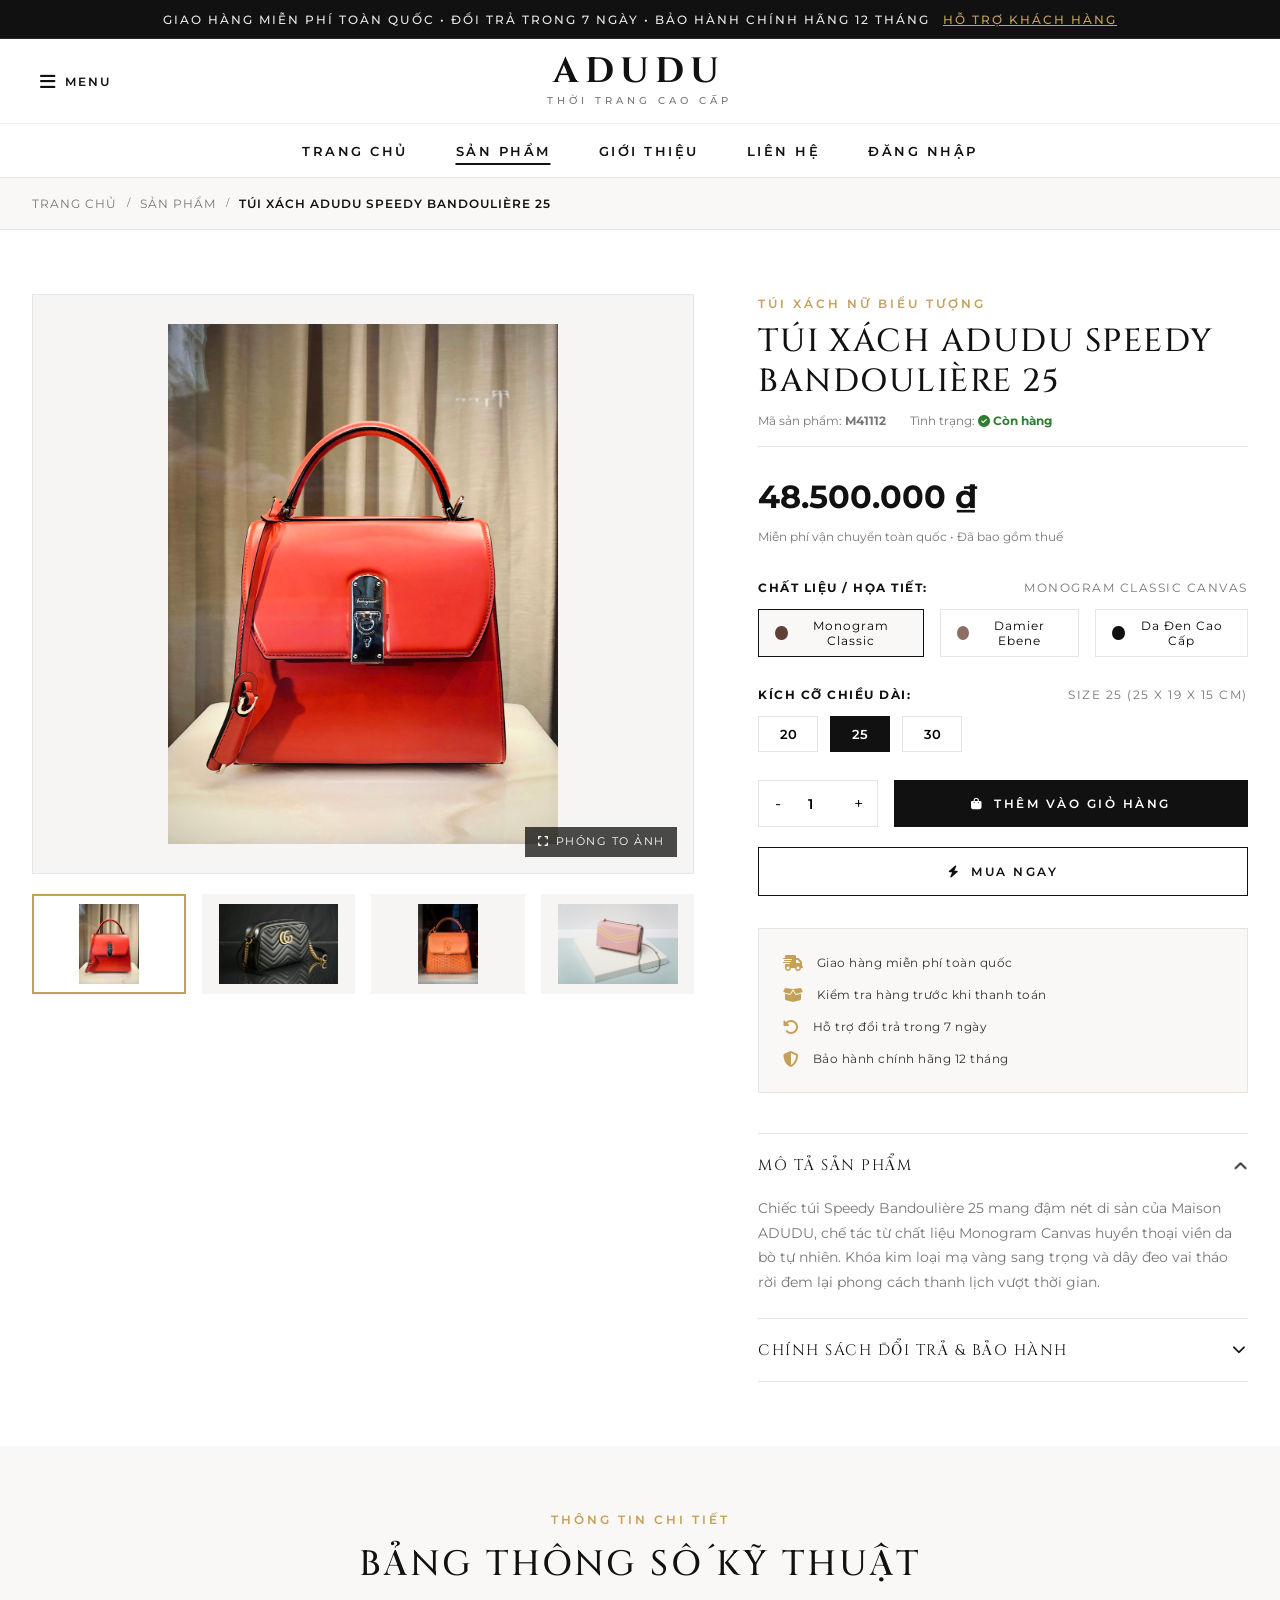
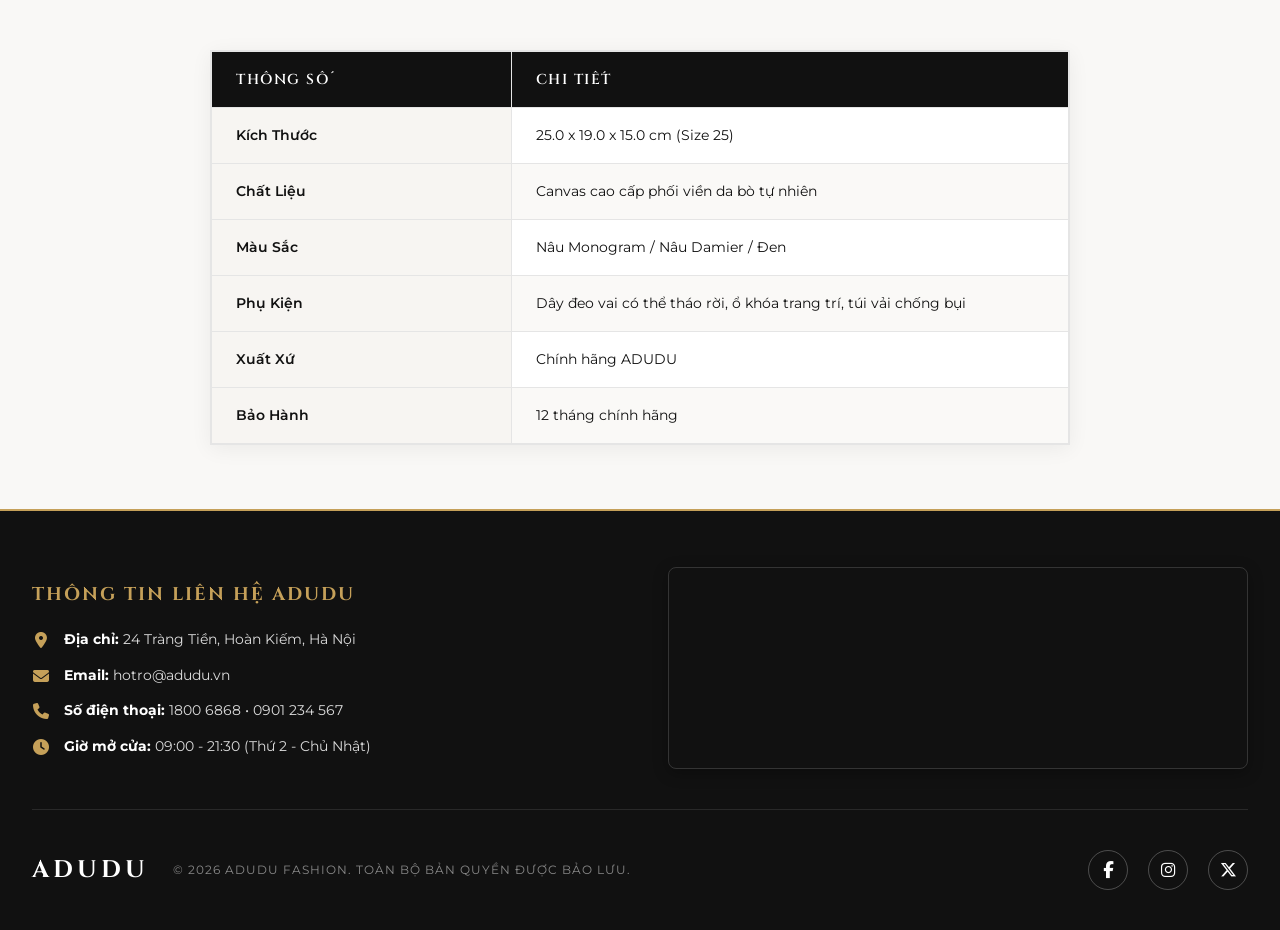
==== chitiet.html @ f44273d3 "upload asm" ====
<!DOCTYPE html>
<html lang="vi">

<head>
    <meta charset="UTF-8">
    <meta name="viewport" content="width=device-width, initial-scale=1.0">
    <title>Chi Tiết Sản Phẩm | Túi Xách ADUDU Speedy Bandoulière 25 - Maison ADUDU</title>
    <!-- Google Fonts: Cinzel & Montserrat & Playfair Display -->
    <link rel="preconnect" href="https://fonts.googleapis.com">
    <link rel="preconnect" href="https://fonts.gstatic.com" crossorigin>
    <link href="https://fonts.googleapis.com/css2?family=Cinzel:wght@400;500;600;700;800&family=Montserrat:ital,wght@0,300;0,400;0,500;0,600;0,700;1,400&family=Playfair+Display:ital,wght@0,400;0,600;0,700;1,400&display=swap" rel="stylesheet">
    <!-- Font Awesome 6 Icons -->
    <link rel="stylesheet" href="https://cdnjs.cloudflare.com/ajax/libs/font-awesome/6.5.1/css/all.min.css">
    <!-- Main Style CSS & Product Detail Specific CSS -->
    <link rel="stylesheet" href="css/style.css">
    <link rel="stylesheet" href="css/chitiet.css">
</head>

<body>

    <!-- 1. TOP TICKER ANNOUNCEMENT -->
    <div class="top-ticker">
        <span>Giao hàng miễn phí toàn quốc &bull; Đổi trả trong 7 ngày &bull; Bảo hành chính hãng 12 tháng</span>
        <a href="lienhe.html">Hỗ trợ khách hàng</a>
    </div>

    <!-- 2. SITE HEADER (LOUIS VUITTON LAYOUT) -->
    <header class="site-header">
        <div class="container header-inner">
            <!-- Left: Mobile Menu Drawer Toggle -->
            <div class="header-left">
                <button class="menu-toggle-btn" aria-label="Mở menu điều hướng">
                    <i class="fa-solid fa-bars"></i>
                    <span>Menu</span>
                </button>
            </div>

            <!-- Center: Brand Logo ADUDU -->
            <div class="header-brand">
                <a href="index.html" class="brand-logo" title="Trở về Trang chủ ADUDU">ADUDU</a>
                <span class="brand-sub">Thời Trang Cao Cấp</span>
            </div>

            <!-- Right: Đã loại bỏ theo yêu cầu người dùng -->
            <div class="header-right"></div>
        </div>

        <!-- MAIN NAVIGATION MENU: ĐÚNG 5 MỤC DẪN ĐẾN CÁC TRANG RIÊNG -->
        <nav class="header-navigation" aria-label="Menu điều hướng chính">
            <div class="container">
                <ul class="main-menu">
                    <li><a href="index.html">Trang Chủ</a></li>
                    <li><a href="sanpham.html" class="active">Sản Phẩm</a></li>
                    <li><a href="gioithieu.html">Giới Thiệu</a></li>
                    <li><a href="lienhe.html">Liên Hệ</a></li>
                    <li><a href="dangnhap.html">Đăng Nhập</a></li>
                </ul>
            </div>
        </nav>
    </header>

    <!-- MOBILE SIDE DRAWER -->
    <div class="mobile-drawer-overlay">
        <aside class="mobile-drawer">
            <div class="mobile-drawer-header">
                <span class="footer-logo" style="color: var(--lv-black);">ADUDU</span>
                <button class="mobile-drawer-close" aria-label="Đóng menu" style="background:transparent; font-size: 1.5rem; cursor:pointer;">
                    <i class="fa-solid fa-xmark"></i>
                </button>
            </div>
            <!-- MENU 5 MỤC: TRANG CHỦ, SẢN PHẨM, GIỚI THIỆU, LIÊN HỆ, ĐĂNG NHẬP -->
            <ul class="mobile-drawer-menu">
                <li><a href="index.html">Trang Chủ</a></li>
                <li><a href="sanpham.html" class="active">Sản Phẩm</a></li>
                <li><a href="gioithieu.html">Giới Thiệu</a></li>
                <li><a href="lienhe.html">Liên Hệ</a></li>
                <li><a href="dangnhap.html">Đăng Nhập</a></li>
            </ul>
        </aside>
    </div>

    <main>
        <!-- 3. BREADCRUMBS NAVIGATION -->
        <nav class="breadcrumb-section" aria-label="Đường dẫn điều hướng">
            <div class="container">
                <div class="breadcrumb-list">
                    <a href="index.html">Trang Chủ</a>
                    <span class="breadcrumb-separator">/</span>
                    <a href="sanpham.html">Sản Phẩm</a>
                    <span class="breadcrumb-separator">/</span>
                    <span class="breadcrumb-current">Túi Xách ADUDU Speedy Bandoulière 25</span>
                </div>
            </div>
        </nav>

        <!-- 4. PRODUCT DETAIL MAIN SECTION (2 COLUMNS: GALLERY & BUYING PANEL) -->
        <section class="product-detail-wrapper">
            <div class="container">
                <div class="product-detail-grid">
                    <!-- Left Column: Interactive Product Gallery -->
                    <div class="detail-gallery-container">
                        <div class="detail-main-image-box lightbox-trigger" title="Nhấp chuột để xem ảnh kích thước lớn">
                            <img id="detailMainImg" src="images/detail-speedy-1.jpg" alt="Túi Xách ADUDU Speedy Bandoulière 25">
                            <span class="gallery-zoom-badge">
                                <i class="fa-solid fa-expand"></i> Phóng to ảnh
                            </span>
                        </div>

                        <!-- 4 Multi-angle Thumbnails -->
                        <div class="detail-thumbs-list">
                            <div class="detail-thumb-item active" data-src="images/detail-speedy-1.jpg">
                                <img src="images/detail-speedy-1.jpg" alt="Góc chính diện">
                            </div>
                            <div class="detail-thumb-item" data-src="images/detail-speedy-2.jpg">
                                <img src="images/detail-speedy-2.jpg" alt="Góc nghiêng sang trọng">
                            </div>
                            <div class="detail-thumb-item" data-src="images/detail-speedy-3.jpg">
                                <img src="images/detail-speedy-3.jpg" alt="Chi tiết khóa kéo & quai đeo">
                            </div>
                            <div class="detail-thumb-item" data-src="images/detail-speedy-4.jpg">
                                <img src="images/detail-speedy-4.jpg" alt="Không gian ngăn chứa bên trong">
                            </div>
                        </div>
                    </div>

                    <!-- Right Column: Product Purchasing & Specifications -->
                    <div class="detail-info-panel">
                        <span class="detail-brand-tag">ADUDU FASHION</span>
                        <h1 class="detail-product-title">Túi Xách ADUDU Speedy Bandoulière 25</h1>

                        <div class="detail-sku-row">
                            <span>Mã sản phẩm: <strong class="detail-sku-val">M41112</strong></span>
                            <span>Tình trạng: <strong style="color: #2e7d32;"><i class="fa-solid fa-circle-check"></i> Còn hàng</strong></span>
                        </div>

                        <div class="detail-price-box">
                            <div class="detail-price-main">48.500.000₫</div>
                            <div class="detail-tax-notice">Miễn phí vận chuyển toàn quốc &bull; Đã bao gồm thuế</div>
                        </div>

                        <!-- Color Selector -->
                        <div class="detail-option-group">
                            <div class="option-group-label">
                                <strong>Chất Liệu / Họa Tiết:</strong>
                                <span class="color-selected-name">Monogram Classic Canvas</span>
                            </div>
                            <div class="color-picker-list">
                                <button class="color-option-btn active" data-color-name="Monogram Classic Canvas">
                                    <span class="color-dot monogram"></span> Monogram Classic
                                </button>
                                <button class="color-option-btn" data-color-name="Damier Ebene Canvas">
                                    <span class="color-dot damier"></span> Damier Ebene
                                </button>
                                <button class="color-option-btn" data-color-name="Noir Black Taurillon">
                                    <span class="color-dot black"></span> Da Đen Cao Cấp
                                </button>
                            </div>
                        </div>

                        <!-- Size Selector -->
                        <div class="detail-option-group">
                            <div class="option-group-label">
                                <strong>Kích Cỡ Chiều Dài:</strong>
                                <span class="size-selected-val">Size 25 (25 x 19 x 15 cm)</span>
                            </div>
                            <div class="size-picker-list">
                                <button class="size-option-btn" data-size="Size 20 (20 x 13 x 12 cm)">20</button>
                                <button class="size-option-btn active" data-size="Size 25 (25 x 19 x 15 cm)">25</button>
                                <button class="size-option-btn" data-size="Size 30 (30 x 21 x 17 cm)">30</button>
                            </div>
                        </div>

                        <!-- Quantity & Add to Cart -->
                        <div class="detail-purchase-row">
                            <div class="qty-control-box">
                                <button class="qty-control-btn" id="qtyMinus" aria-label="Giảm số lượng">-</button>
                                <input type="number" id="productQty" class="qty-input-field" value="1" min="1" max="10" readonly>
                                <button class="qty-control-btn" id="qtyPlus" aria-label="Tăng số lượng">+</button>
                            </div>
                            <button class="btn-add-cart-detail" id="btnAddToCartDetail">
                                <i class="fa-solid fa-bag-shopping"></i> Thêm Vào Giỏ Hàng
                            </button>
                        </div>

                        <!-- Buy Now Button -->
                        <button class="btn-buynow-detail" id="btnBuyNowDetail">
                            <i class="fa-solid fa-bolt"></i> Mua Ngay
                        </button>

                        <!-- Simplified Perks -->
                        <div class="detail-perks-box">
                            <div class="perk-item">
                                <i class="fa-solid fa-truck-fast"></i>
                                <span>Giao hàng miễn phí toàn quốc</span>
                            </div>
                            <div class="perk-item">
                                <i class="fa-solid fa-box-open"></i>
                                <span>Kiểm tra hàng trước khi thanh toán</span>
                            </div>
                            <div class="perk-item">
                                <i class="fa-solid fa-rotate-left"></i>
                                <span>Hỗ trợ đổi trả trong 7 ngày</span>
                            </div>
                            <div class="perk-item">
                                <i class="fa-solid fa-shield-halved"></i>
                                <span>Bảo hành chính hãng 12 tháng</span>
                            </div>
                        </div>

                        <!-- Accordion Information Tabs -->
                        <div class="accordion-wrapper">
                            <!-- Tab 1 -->
                            <div class="accordion-item open">
                                <button class="accordion-trigger">
                                    <span>Mô Tả Sản Phẩm</span>
                                    <i class="fa-solid fa-chevron-down"></i>
                                </button>
                                <div class="accordion-panel">
                                    <p class="detail-desc-text">Chiếc túi Speedy Bandoulière 25 sở hữu thiết kế kinh điển và thanh lịch. Chất liệu canvas bền đẹp phối viền da bò tự nhiên cùng phụ kiện kim loại cao cấp, tiện lợi khi mang theo hàng ngày.</p>
                                </div>
                            </div>

                            <!-- Tab 2 -->
                            <div class="accordion-item">
                                <button class="accordion-trigger">
                                    <span>Chính Sách Đổi Trả &amp; Bảo Hành</span>
                                    <i class="fa-solid fa-chevron-down"></i>
                                </button>
                                <div class="accordion-panel">
                                    <p>Hỗ trợ đổi hàng miễn phí trong vòng 7 ngày kể từ ngày nhận nếu sản phẩm bị lỗi hoặc không vừa ý. Bảo hành 12 tháng với các lỗi kỹ thuật về đường chỉ và khóa kéo.</p>
                                </div>
                            </div>
                        </div>
                    </div>
                </div>
            </div>
        </section>

        <!-- 5. SPECIFICATION TABLE (BẢNG THÔNG SỐ TỐI GIẢN) -->
        <section class="specs-table-section">
            <div class="container">
                <div class="section-head">
                    <span class="section-tag">Thông Tin Chi Tiết</span>
                    <h2 class="section-title">Bảng Thông Số Kỹ Thuật</h2>
                </div>

                <div class="specs-table-box">
                    <table class="luxury-specs-table" aria-label="Bảng thông số kỹ thuật sản phẩm ADUDU">
                        <thead>
                            <tr>
                                <th style="width: 35%;">Thông Số</th>
                                <th>Chi Tiết</th>
                            </tr>
                        </thead>
                        <tbody>
                            <tr>
                                <td class="table-category-cell">Kích Thước</td>
                                <td>25.0 x 19.0 x 15.0 cm (Size 25)</td>
                            </tr>
                            <tr>
                                <td class="table-category-cell">Chất Liệu</td>
                                <td>Canvas cao cấp phối viền da bò tự nhiên</td>
                            </tr>
                            <tr>
                                <td class="table-category-cell">Màu Sắc</td>
                                <td>Nâu Monogram / Nâu Damier / Đen</td>
                            </tr>
                            <tr>
                                <td class="table-category-cell">Phụ Kiện</td>
                                <td>Dây đeo vai có thể tháo rời, ổ khóa trang trí, túi vải chống bụi</td>
                            </tr>
                            <tr>
                                <td class="table-category-cell">Xuất Xứ</td>
                                <td>Chính hãng ADUDU</td>
                            </tr>
                            <tr>
                                <td class="table-category-cell">Bảo Hành</td>
                                <td>12 tháng chính hãng</td>
                            </tr>
                        </tbody>
                    </table>
                </div>
            </div>
        </section>
    </main>

    <!-- 7. FOOTER (VỚI CHỈ LOGO FACEBOOK, INSTAGRAM, TWITTER Ở CUỐI) -->
    <footer class="site-footer">
        <div class="container">
            <!-- FOOTER: THÔNG TIN CỬA HÀNG (TRÁI) & BẢN ĐỒ MAP (PHẢI) -->
            <div class="footer-top-simple">
                <!-- Left: Địa chỉ, Email, Số điện thoại, Giờ mở cửa -->
                <div class="footer-info-col">
                    <h5 class="footer-info-title">THÔNG TIN LIÊN HỆ ADUDU</h5>
                    <div class="footer-info-list">
                        <div class="footer-info-item">
                            <i class="fa-solid fa-location-dot"></i>
                            <span><strong>Địa chỉ:</strong> 24 Tràng Tiền, Hoàn Kiếm, Hà Nội</span>
                        </div>
                        <div class="footer-info-item">
                            <i class="fa-solid fa-envelope"></i>
                            <span><strong>Email:</strong> hotro@adudu.vn</span>
                        </div>
                        <div class="footer-info-item">
                            <i class="fa-solid fa-phone"></i>
                            <span><strong>Số điện thoại:</strong> 1800 6868 &bull; 0901 234 567</span>
                        </div>
                        <div class="footer-info-item">
                            <i class="fa-solid fa-clock"></i>
                            <span><strong>Giờ mở cửa:</strong> 09:00 - 21:30 (Thứ 2 - Chủ Nhật)</span>
                        </div>
                    </div>
                </div>

                <!-- Right: Bản đồ Map kế bên -->
                <div class="footer-map-col">
                    <div class="footer-map-wrapper">
                        <iframe 
                            src="https://www.google.com/maps/embed?pb=!1m18!1m12!1m3!1d3724.113264426549!2d105.8524451759695!3d21.02815418779958!2m3!1f0!2f0!3f0!3m2!1i1024!2i768!4f13.1!3m3!1m2!1s0x3135abec2bb9e729%3A0x6b306a445d070529!2zVHLDoG5nIFRp4buBbiBQbGF6YQ!5e0!3m2!1svi!2s!4v1700000000000!5m2!1svi!2s" 
                            width="100%" 
                            height="200" 
                            style="border:0;" 
                            allowfullscreen="" 
                            loading="lazy" 
                            referrerpolicy="no-referrer-when-downgrade"
                            title="Bản đồ vị trí cửa hàng ADUDU">
                        </iframe>
                    </div>
                </div>
            </div>

            <!-- FOOTER BOTTOM: CHỈ ĐỂ LOGO FACEBOOK, INSTAGRAM, TWITTER Ở CUỐI FOOTER -->
            <div class="footer-bottom">
                <div class="footer-brand-copy">
                    <span class="footer-logo">ADUDU</span>
                    <span class="footer-copyright">&copy; 2026 ADUDU FASHION. TOÀN BỘ BẢN QUYỀN ĐƯỢC BẢO LƯU.</span>
                </div>

                <!-- SOCIAL LOGOS ONLY -->
                <div class="footer-social-logos">
                    <a href="https://facebook.com" target="_blank" rel="noopener noreferrer" class="footer-social-link" title="Theo dõi ADUDU trên Facebook" aria-label="Facebook">
                        <i class="fa-brands fa-facebook-f"></i>
                    </a>
                    <a href="https://instagram.com" target="_blank" rel="noopener noreferrer" class="footer-social-link" title="Theo dõi ADUDU trên Instagram" aria-label="Instagram">
                        <i class="fa-brands fa-instagram"></i>
                    </a>
                    <a href="https://twitter.com" target="_blank" rel="noopener noreferrer" class="footer-social-link" title="Theo dõi ADUDU trên Twitter" aria-label="Twitter">
                        <i class="fa-brands fa-x-twitter"></i>
                    </a>
                </div>
            </div>
        </div>
    </footer>

    <!-- CART SLIDE-OVER DRAWER -->
    <div class="cart-drawer-overlay">
        <aside class="cart-drawer">
            <div class="cart-header">
                <h3>Túi Mua Sắm Của Quý Khách</h3>
                <button class="cart-close-btn" aria-label="Đóng giỏ hàng"><i class="fa-solid fa-xmark"></i></button>
            </div>
            <div class="cart-body">
                <div class="cart-items-list">
                    <!-- Populated by JavaScript -->
                </div>
            </div>
            <div class="cart-footer">
                <div class="cart-total-row">
                    <span class="cart-total-label">Tổng Cộng (Đã Gồm VAT):</span>
                    <span class="cart-total-amount">48.500.000₫</span>
                </div>
                <button class="btn-checkout">
                    Tiến Hành Thanh Toán An Toàn <i class="fa-solid fa-lock"></i>
                </button>
            </div>
        </aside>
    </div>

    <!-- PURE LIGHTBOX MODAL -->
    <div class="lightbox-modal">
        <span class="lightbox-close">&times;</span>
        <div class="lightbox-content">
            <img src="" alt="Hình ảnh sản phẩm ADUDU phóng to">
            <div class="lightbox-caption"></div>
        </div>
    </div>

    <!-- Scripts -->
    <script src="js/main.js"></script>
    <script src="js/chitiet.js"></script>
</body>

</html>
---- css/style.css ----
/* ==========================================================================
   ADUDU - LUXURY FASHION MAISON (LOUIS VUITTON LAYOUT & DESIGN SYSTEM)
   Official Assignment WEB101 - FPT Polytechnic
   ========================================================================== */

/* 1. RESET & CSS CUSTOM PROPERTIES */
:root {
    --lv-black: #111111;
    --lv-dark: #1a1a1a;
    --lv-gray-dark: #333333;
    --lv-gray-medium: #767676;
    --lv-gray-light: #e5e5e5;
    --lv-gray-bg: #f6f5f3;
    --lv-cream: #f9f8f6;
    --lv-white: #ffffff;
    --lv-gold: #c5a059;
    --lv-gold-hover: #b08a44;
    --lv-brown: #4a3728;
    --lv-accent: #0e0e0e;

    /* Typography */
    --font-heading: 'Cinzel', 'Playfair Display', Georgia, serif;
    --font-serif: 'Playfair Display', Georgia, serif;
    --font-sans: 'Montserrat', -apple-system, BlinkMacSystemFont, "Segoe UI", Roboto, sans-serif;

    /* Spacing & Layout */
    --max-width: 1440px;
    --header-height: 84px;
    --transition: all 0.35s cubic-bezier(0.25, 1, 0.5, 1);
    --shadow-soft: 0 4px 20px rgba(0, 0, 0, 0.06);
    --shadow-hover: 0 10px 30px rgba(0, 0, 0, 0.12);
}

*, *::before, *::after {
    box-sizing: border-box;
    margin: 0;
    padding: 0;
}

html {
    scroll-behavior: smooth;
    font-size: 16px;
}

body {
    font-family: var(--font-sans);
    color: var(--lv-black);
    background-color: var(--lv-white);
    line-height: 1.6;
    -webkit-font-smoothing: antialiased;
    overflow-x: hidden;
}

a {
    color: inherit;
    text-decoration: none;
    transition: var(--transition);
}

ul {
    list-style: none;
}

img {
    max-width: 100%;
    height: auto;
    display: block;
}

button, input, select, textarea {
    font-family: inherit;
    font-size: inherit;
    outline: none;
    border: none;
}

.container {
    width: 100%;
    max-width: var(--max-width);
    margin: 0 auto;
    padding: 0 2rem;
}

.section-padding {
    padding: 5rem 0;
}

/* 2. TOP TICKER / PROMOTION BANNER */
.top-ticker {
    background-color: var(--lv-black);
    color: var(--lv-white);
    font-size: 0.75rem;
    font-weight: 500;
    letter-spacing: 2px;
    text-transform: uppercase;
    text-align: center;
    padding: 0.6rem 1rem;
    border-bottom: 1px solid rgba(255, 255, 255, 0.1);
}

.top-ticker span {
    opacity: 0.9;
}

.top-ticker a {
    color: var(--lv-gold);
    text-decoration: underline;
    margin-left: 0.5rem;
}

/* 3. LUXURY HEADER & NAVIGATION */
.site-header {
    position: sticky;
    top: 0;
    z-index: 1000;
    background-color: var(--lv-white);
    border-bottom: 1px solid var(--lv-gray-light);
    transition: var(--transition);
}

.site-header.scrolled {
    box-shadow: 0 2px 15px rgba(0, 0, 0, 0.08);
}

.header-inner {
    display: flex;
    align-items: center;
    justify-content: space-between;
    height: var(--header-height);
    position: relative;
}

/* Mobile Menu Toggle & Left Action */
.header-left {
    display: flex;
    align-items: center;
    gap: 1.5rem;
    flex: 1;
}

.menu-toggle-btn {
    display: inline-flex;
    align-items: center;
    gap: 0.5rem;
    background: transparent;
    cursor: pointer;
    font-size: 0.75rem;
    font-weight: 600;
    letter-spacing: 2px;
    text-transform: uppercase;
    color: var(--lv-black);
    padding: 0.5rem;
    transition: var(--transition);
}

.menu-toggle-btn i {
    font-size: 1.1rem;
}

.menu-toggle-btn:hover {
    color: var(--lv-gold);
}

/* Center Logo - ADUDU */
.header-brand {
    text-align: center;
    flex: 1;
}

.brand-logo {
    display: inline-block;
    font-family: var(--font-heading);
    font-size: 2.2rem;
    font-weight: 700;
    letter-spacing: 7px;
    text-transform: uppercase;
    color: var(--lv-black);
    transition: var(--transition);
    line-height: 1;
}

.brand-logo:hover {
    color: var(--lv-gold);
}

.brand-sub {
    display: block;
    font-size: 0.6rem;
    letter-spacing: 4px;
    font-weight: 500;
    color: var(--lv-gray-medium);
    margin-top: 3px;
    text-transform: uppercase;
}

/* Right Utility Icons */
.header-right {
    display: flex;
    align-items: center;
    justify-content: flex-end;
    gap: 1.5rem;
    flex: 1;
}

.header-action-btn {
    background: transparent;
    cursor: pointer;
    color: var(--lv-black);
    font-size: 1.1rem;
    position: relative;
    padding: 0.4rem;
    transition: var(--transition);
    display: inline-flex;
    align-items: center;
    justify-content: center;
}

.header-action-btn:hover {
    color: var(--lv-gold);
}

.cart-badge {
    position: absolute;
    top: -2px;
    right: -4px;
    background-color: var(--lv-black);
    color: var(--lv-white);
    font-size: 0.65rem;
    font-weight: 700;
    width: 17px;
    height: 17px;
    border-radius: 50%;
    display: flex;
    align-items: center;
    justify-content: center;
}

.region-indicator {
    font-size: 0.7rem;
    letter-spacing: 1.5px;
    font-weight: 600;
    color: var(--lv-gray-medium);
    cursor: pointer;
    transition: var(--transition);
}

.region-indicator:hover {
    color: var(--lv-black);
}

/* MAIN MENU BAR - EXACTLY 5 ITEMS AS REQUESTED */
.header-navigation {
    border-top: 1px solid rgba(0, 0, 0, 0.05);
    background-color: var(--lv-white);
}

.main-menu {
    display: flex;
    align-items: center;
    justify-content: center;
    gap: 3rem;
    padding: 0.85rem 0;
}

.main-menu li a {
    font-size: 0.8rem;
    font-weight: 600;
    letter-spacing: 2.5px;
    text-transform: uppercase;
    color: var(--lv-black);
    position: relative;
    padding: 0.4rem 0;
}

.main-menu li a::after {
    content: '';
    position: absolute;
    bottom: 0;
    left: 50%;
    width: 0;
    height: 2px;
    background-color: var(--lv-black);
    transition: var(--transition);
    transform: translateX(-50%);
}

.main-menu li a:hover::after,
.main-menu li a.active::after {
    width: 100%;
}

.main-menu li a:hover,
.main-menu li a.active {
    color: var(--lv-black);
}

/* 4. HERO SECTION & SLIDER (LOUIS VUITTON EDITORIAL STYLE) */
.hero-slider {
    position: relative;
    width: 100%;
    height: 88vh;
    min-height: 560px;
    max-height: 850px;
    overflow: hidden;
    background-color: var(--lv-black);
}

.slider-track {
    width: 100%;
    height: 100%;
    position: relative;
}

.slide {
    position: absolute;
    inset: 0;
    opacity: 0;
    visibility: hidden;
    transition: opacity 1s ease-in-out, visibility 1s ease-in-out;
}

.slide.active {
    opacity: 1;
    visibility: visible;
}

.slide-media {
    position: absolute;
    inset: 0;
    width: 100%;
    height: 100%;
}

.slide-media img {
    width: 100%;
    height: 100%;
    object-fit: cover;
    object-position: center;
    transform: scale(1.05);
    transition: transform 7s ease-out;
}

.slide.active .slide-media img {
    transform: scale(1);
}

.slide-overlay {
    position: absolute;
    inset: 0;
    background: linear-gradient(180deg, rgba(0,0,0,0.15) 0%, rgba(0,0,0,0.45) 100%);
}

.slide-content {
    position: absolute;
    bottom: 12%;
    left: 0;
    width: 100%;
    text-align: center;
    color: var(--lv-white);
    padding: 0 1.5rem;
    z-index: 10;
}

.slide-subtitle {
    font-size: 0.85rem;
    letter-spacing: 4px;
    font-weight: 500;
    text-transform: uppercase;
    margin-bottom: 0.75rem;
    color: rgba(255, 255, 255, 0.9);
    animation: fadeInDown 1s ease;
}

.slide-title {
    font-family: var(--font-heading);
    font-size: 3.5rem;
    font-weight: 400;
    letter-spacing: 4px;
    text-transform: uppercase;
    margin-bottom: 1.5rem;
    line-height: 1.2;
    text-shadow: 0 2px 10px rgba(0, 0, 0, 0.3);
}

.slide-actions {
    display: flex;
    align-items: center;
    justify-content: center;
    gap: 1.2rem;
}

/* Luxury Buttons */
.btn {
    display: inline-flex;
    align-items: center;
    justify-content: center;
    gap: 0.6rem;
    padding: 0.9rem 2.2rem;
    font-size: 0.75rem;
    font-weight: 600;
    letter-spacing: 2px;
    text-transform: uppercase;
    border-radius: 0;
    cursor: pointer;
    transition: var(--transition);
}

.btn-primary-luxury {
    background-color: var(--lv-white);
    color: var(--lv-black);
    border: 1px solid var(--lv-white);
}

.btn-primary-luxury:hover {
    background-color: var(--lv-black);
    color: var(--lv-white);
    border-color: var(--lv-black);
}

.btn-outline-luxury {
    background-color: transparent;
    color: var(--lv-white);
    border: 1px solid var(--lv-white);
    backdrop-filter: blur(4px);
}

.btn-outline-luxury:hover {
    background-color: var(--lv-white);
    color: var(--lv-black);
}

/* Slider Controls */
.slider-arrow {
    position: absolute;
    top: 50%;
    transform: translateY(-50%);
    z-index: 20;
    background: rgba(255, 255, 255, 0.15);
    backdrop-filter: blur(8px);
    color: var(--lv-white);
    width: 50px;
    height: 50px;
    border-radius: 50%;
    cursor: pointer;
    display: flex;
    align-items: center;
    justify-content: center;
    font-size: 1.2rem;
    transition: var(--transition);
}

.slider-arrow:hover {
    background: var(--lv-white);
    color: var(--lv-black);
}

.slider-arrow.prev {
    left: 2rem;
}

.slider-arrow.next {
    right: 2rem;
}

.slider-dots {
    position: absolute;
    bottom: 2.5rem;
    left: 50%;
    transform: translateX(-50%);
    display: flex;
    gap: 0.8rem;
    z-index: 20;
}

.slider-dot {
    width: 10px;
    height: 10px;
    border-radius: 50%;
    background: rgba(255, 255, 255, 0.4);
    cursor: pointer;
    transition: var(--transition);
}

.slider-dot.active {
    background: var(--lv-white);
    width: 28px;
    border-radius: 6px;
}

/* 5. EDITORIAL CAMPAIGN SPLIT (LOUIS VUITTON SIGNATURE BLOCKS) */
.campaign-section {
    background-color: var(--lv-white);
}

.section-head {
    text-align: center;
    margin-bottom: 3.5rem;
}

.section-tag {
    font-size: 0.75rem;
    letter-spacing: 3px;
    font-weight: 600;
    color: var(--lv-gold);
    text-transform: uppercase;
    display: block;
    margin-bottom: 0.5rem;
}

.section-title {
    font-family: var(--font-heading);
    font-size: 2.2rem;
    font-weight: 500;
    letter-spacing: 3px;
    text-transform: uppercase;
    color: var(--lv-black);
}

.campaign-grid {
    display: grid;
    grid-template-columns: repeat(3, 1fr);
    gap: 1.5rem;
}

.campaign-card {
    position: relative;
    overflow: hidden;
    background-color: var(--lv-gray-bg);
    group: hover;
}

.campaign-img-wrapper {
    position: relative;
    height: 520px;
    overflow: hidden;
}

.campaign-img-wrapper img {
    width: 100%;
    height: 100%;
    object-fit: cover;
    transition: transform 0.8s ease;
}

.campaign-card:hover .campaign-img-wrapper img {
    transform: scale(1.06);
}

.campaign-content {
    padding: 1.5rem 1rem;
    text-align: center;
    background-color: var(--lv-white);
}

.campaign-category {
    font-size: 0.7rem;
    letter-spacing: 2px;
    text-transform: uppercase;
    color: var(--lv-gray-medium);
    margin-bottom: 0.35rem;
}

.campaign-name {
    font-family: var(--font-heading);
    font-size: 1.25rem;
    font-weight: 600;
    letter-spacing: 1.5px;
    text-transform: uppercase;
    margin-bottom: 0.8rem;
    color: var(--lv-black);
}

.campaign-link {
    font-size: 0.75rem;
    font-weight: 600;
    letter-spacing: 2px;
    text-transform: uppercase;
    color: var(--lv-black);
    display: inline-flex;
    align-items: center;
    gap: 0.4rem;
    border-bottom: 1px solid var(--lv-black);
    padding-bottom: 2px;
    transition: var(--transition);
}

.campaign-link:hover {
    color: var(--lv-gold);
    border-color: var(--lv-gold);
}

/* 6. PRODUCTS SECTION (EXACT SPEC: GIÁ TIỀN, TÊN SẢN PHẨM, MUA HÀNG, CHI TIẾT SẢN PHẨM) */
.products-section {
    background-color: var(--lv-cream);
}

.product-filters {
    display: flex;
    align-items: center;
    justify-content: center;
    flex-wrap: wrap;
    gap: 1rem;
    margin-bottom: 3rem;
}

.filter-btn {
    background: transparent;
    border: 1px solid var(--lv-gray-light);
    background-color: var(--lv-white);
    padding: 0.6rem 1.6rem;
    font-size: 0.75rem;
    font-weight: 600;
    letter-spacing: 1.5px;
    text-transform: uppercase;
    cursor: pointer;
    transition: var(--transition);
    color: var(--lv-gray-dark);
}

.filter-btn:hover,
.filter-btn.active {
    background-color: var(--lv-black);
    color: var(--lv-white);
    border-color: var(--lv-black);
}

/* Product Cards Grid */
.products-grid {
    display: grid;
    grid-template-columns: repeat(4, 1fr);
    gap: 1.75rem;
}

.product-card {
    background-color: var(--lv-white);
    border: 1px solid rgba(0, 0, 0, 0.05);
    display: flex;
    flex-direction: column;
    position: relative;
    transition: var(--transition);
}

.product-card:hover {
    box-shadow: var(--shadow-hover);
    transform: translateY(-4px);
}

.product-badge {
    position: absolute;
    top: 1rem;
    left: 1rem;
    background-color: var(--lv-black);
    color: var(--lv-white);
    font-size: 0.65rem;
    font-weight: 700;
    letter-spacing: 1.5px;
    text-transform: uppercase;
    padding: 0.3rem 0.7rem;
    z-index: 5;
}

.product-wishlist-btn {
    position: absolute;
    top: 1rem;
    right: 1rem;
    background: rgba(255, 255, 255, 0.9);
    border-radius: 50%;
    width: 36px;
    height: 36px;
    display: flex;
    align-items: center;
    justify-content: center;
    cursor: pointer;
    color: var(--lv-gray-medium);
    font-size: 1rem;
    z-index: 5;
    transition: var(--transition);
}

.product-wishlist-btn:hover,
.product-wishlist-btn.active {
    color: #e53935;
    background: var(--lv-white);
}

.product-image-box {
    position: relative;
    background-color: var(--lv-gray-bg);
    height: 320px;
    display: flex;
    align-items: center;
    justify-content: center;
    overflow: hidden;
    padding: 1.5rem;
}

.product-image-box img {
    max-height: 100%;
    object-fit: contain;
    transition: transform 0.6s ease;
}

.product-card:hover .product-image-box img {
    transform: scale(1.08);
}

.product-zoom-hint {
    position: absolute;
    bottom: 0.8rem;
    right: 0.8rem;
    background: rgba(0, 0, 0, 0.6);
    color: var(--lv-white);
    width: 30px;
    height: 30px;
    border-radius: 50%;
    display: flex;
    align-items: center;
    justify-content: center;
    font-size: 0.75rem;
    cursor: pointer;
    opacity: 0;
    transition: var(--transition);
}

.product-card:hover .product-zoom-hint {
    opacity: 1;
}

/* Product Content Box */
.product-info-box {
    padding: 1.5rem 1.25rem;
    display: flex;
    flex-direction: column;
    flex: 1;
    text-align: center;
}

.product-category-name {
    font-size: 0.68rem;
    letter-spacing: 2px;
    text-transform: uppercase;
    color: var(--lv-gray-medium);
    margin-bottom: 0.35rem;
}

.product-title {
    font-family: var(--font-sans);
    font-size: 0.95rem;
    font-weight: 600;
    letter-spacing: 0.5px;
    color: var(--lv-black);
    margin-bottom: 0.5rem;
    line-height: 1.4;
    min-height: 2.8rem;
}

.product-title a:hover {
    color: var(--lv-gold);
}

.product-price {
    font-family: var(--font-sans);
    font-size: 1.15rem;
    font-weight: 700;
    color: var(--lv-black);
    letter-spacing: 0.5px;
    margin-bottom: 1.25rem;
}

.product-price span {
    color: var(--lv-gold);
}

/* 4 REQUIRED ACTIONS: Giá tiền, Tên sản phẩm, Mua hàng, Chi tiết sản phẩm */
.product-actions-group {
    display: flex;
    flex-direction: column;
    gap: 0.5rem;
    margin-top: auto;
}

.btn-buy-product {
    background-color: var(--lv-black);
    color: var(--lv-white);
    border: 1px solid var(--lv-black);
    padding: 0.75rem 1rem;
    font-size: 0.72rem;
    font-weight: 600;
    letter-spacing: 2px;
    text-transform: uppercase;
    cursor: pointer;
    display: flex;
    align-items: center;
    justify-content: center;
    gap: 0.5rem;
    transition: var(--transition);
    width: 100%;
}

.btn-buy-product:hover {
    background-color: var(--lv-gold);
    border-color: var(--lv-gold);
    color: var(--lv-white);
}

.btn-detail-product {
    background-color: transparent;
    color: var(--lv-dark);
    border: 1px solid var(--lv-gray-light);
    padding: 0.7rem 1rem;
    font-size: 0.72rem;
    font-weight: 600;
    letter-spacing: 2px;
    text-transform: uppercase;
    display: flex;
    align-items: center;
    justify-content: center;
    gap: 0.5rem;
    transition: var(--transition);
    width: 100%;
}

.btn-detail-product:hover {
    background-color: var(--lv-gray-bg);
    border-color: var(--lv-black);
    color: var(--lv-black);
}

/* 7. ABOUT SECTION ("Giới thiệu") - THE MAISON ADUDU */
.about-section {
    background-color: var(--lv-white);
}

.about-grid {
    display: grid;
    grid-template-columns: 1.1fr 0.9fr;
    gap: 4rem;
    align-items: center;
}

.about-visual {
    position: relative;
}

.about-visual-main {
    border: 1px solid var(--lv-gray-light);
    box-shadow: var(--shadow-soft);
    position: relative;
    overflow: hidden;
}

.about-visual-main img {
    width: 100%;
    height: 500px;
    object-fit: cover;
    transition: transform 0.6s ease;
}

.about-visual-badge {
    position: absolute;
    bottom: -1.5rem;
    right: -1.5rem;
    background-color: var(--lv-black);
    color: var(--lv-white);
    padding: 2rem 2.5rem;
    border: 3px solid var(--lv-gold);
    text-align: center;
}

.badge-year {
    display: block;
    font-family: var(--font-heading);
    font-size: 2.2rem;
    font-weight: 700;
    letter-spacing: 2px;
    color: var(--lv-gold);
}

.badge-text {
    font-size: 0.68rem;
    letter-spacing: 2.5px;
    text-transform: uppercase;
}

.about-content {
    padding-left: 1rem;
}

.about-lead {
    font-family: var(--font-serif);
    font-size: 1.25rem;
    font-style: italic;
    color: var(--lv-gray-dark);
    margin-bottom: 1.5rem;
    line-height: 1.6;
}

.about-desc {
    color: var(--lv-gray-medium);
    font-size: 0.95rem;
    line-height: 1.8;
    margin-bottom: 2rem;
}

.about-pillars {
    display: grid;
    grid-template-columns: 1fr 1fr;
    gap: 1.5rem;
    margin-bottom: 2.5rem;
}

.pillar-item {
    display: flex;
    align-items: flex-start;
    gap: 1rem;
}

.pillar-icon {
    font-size: 1.5rem;
    color: var(--lv-gold);
    flex-shrink: 0;
    margin-top: 2px;
}

.pillar-info h4 {
    font-family: var(--font-heading);
    font-size: 0.95rem;
    font-weight: 600;
    letter-spacing: 1px;
    text-transform: uppercase;
    margin-bottom: 0.3rem;
}

.pillar-info p {
    font-size: 0.8rem;
    color: var(--lv-gray-medium);
    line-height: 1.5;
}

/* CRAFTSMANSHIP VIDEO PLAYER (Y4 HTML5 MULTIMEDIA) */
.craftsmanship-video-box {
    margin-top: 4rem;
    background-color: var(--lv-black);
    padding: 2.5rem;
    color: var(--lv-white);
    position: relative;
    border: 1px solid var(--lv-gold);
}

.video-header {
    text-align: center;
    margin-bottom: 2rem;
}

.video-header h3 {
    font-family: var(--font-heading);
    font-size: 1.7rem;
    letter-spacing: 3px;
    text-transform: uppercase;
    color: var(--lv-gold);
    margin-bottom: 0.5rem;
}

.video-header p {
    font-size: 0.85rem;
    letter-spacing: 1.5px;
    color: var(--lv-gray-light);
}

.video-wrapper {
    position: relative;
    max-width: 900px;
    margin: 0 auto;
    overflow: hidden;
    background: #000;
    box-shadow: 0 10px 40px rgba(0, 0, 0, 0.5);
}

.video-wrapper video {
    width: 100%;
    height: auto;
    display: block;
}

/* 8. SERVICES / SPECIAL OFFERINGS SECTION */
.services-section {
    background-color: var(--lv-gray-bg);
}

.services-grid {
    display: grid;
    grid-template-columns: repeat(3, 1fr);
    gap: 2rem;
}

.service-card {
    background: var(--lv-white);
    padding: 2.5rem 2rem;
    text-align: center;
    border: 1px solid rgba(0, 0, 0, 0.05);
    transition: var(--transition);
}

.service-card:hover {
    transform: translateY(-5px);
    box-shadow: var(--shadow-hover);
    border-color: var(--lv-gold);
}

.service-icon-box {
    width: 70px;
    height: 70px;
    margin: 0 auto 1.5rem;
    display: flex;
    align-items: center;
    justify-content: center;
    background-color: var(--lv-cream);
    color: var(--lv-gold);
    font-size: 1.8rem;
    border-radius: 50%;
    transition: var(--transition);
}

.service-card:hover .service-icon-box {
    background-color: var(--lv-black);
    color: var(--lv-white);
}

.service-title {
    font-family: var(--font-heading);
    font-size: 1.15rem;
    letter-spacing: 1.5px;
    text-transform: uppercase;
    margin-bottom: 0.8rem;
    color: var(--lv-black);
}

.service-desc {
    font-size: 0.85rem;
    color: var(--lv-gray-medium);
    line-height: 1.6;
}

/* 9. CONTACT SECTION ("Liên hệ") */
.contact-section {
    background-color: var(--lv-white);
}

.contact-layout {
    display: grid;
    grid-template-columns: 1fr 1.2fr;
    gap: 4rem;
}

.contact-info-card {
    background-color: var(--lv-black);
    color: var(--lv-white);
    padding: 3.5rem 2.5rem;
    border-top: 4px solid var(--lv-gold);
}

.contact-info-card h3 {
    font-family: var(--font-heading);
    font-size: 1.8rem;
    letter-spacing: 2px;
    text-transform: uppercase;
    margin-bottom: 1.25rem;
}

.contact-info-card p {
    color: var(--lv-gray-light);
    font-size: 0.9rem;
    line-height: 1.7;
    margin-bottom: 2.5rem;
}

.contact-details-list {
    display: flex;
    flex-direction: column;
    gap: 1.75rem;
}

.contact-detail-item {
    display: flex;
    align-items: flex-start;
    gap: 1.2rem;
}

.contact-detail-item i {
    color: var(--lv-gold);
    font-size: 1.3rem;
    margin-top: 4px;
}

.contact-detail-item strong {
    display: block;
    font-size: 0.75rem;
    letter-spacing: 2px;
    text-transform: uppercase;
    color: rgba(255, 255, 255, 0.7);
    margin-bottom: 0.2rem;
}

.contact-detail-item span {
    font-size: 0.95rem;
    color: var(--lv-white);
}

/* Contact VIP Form */
.contact-form-wrapper {
    background-color: var(--lv-cream);
    padding: 3rem 2.5rem;
    border: 1px solid var(--lv-gray-light);
}

.contact-form-wrapper h3 {
    font-family: var(--font-heading);
    font-size: 1.6rem;
    letter-spacing: 2px;
    text-transform: uppercase;
    margin-bottom: 0.5rem;
}

.contact-form-wrapper p {
    font-size: 0.85rem;
    color: var(--lv-gray-medium);
    margin-bottom: 2rem;
}

.form-grid-2 {
    display: grid;
    grid-template-columns: 1fr 1fr;
    gap: 1.25rem;
    margin-bottom: 1.25rem;
}

.form-group {
    margin-bottom: 1.25rem;
}

.form-group label {
    display: block;
    font-size: 0.72rem;
    font-weight: 600;
    letter-spacing: 1.5px;
    text-transform: uppercase;
    color: var(--lv-dark);
    margin-bottom: 0.4rem;
}

.form-group input,
.form-group select,
.form-group textarea {
    width: 100%;
    padding: 0.85rem 1rem;
    background-color: var(--lv-white);
    border: 1px solid var(--lv-gray-light);
    color: var(--lv-black);
    font-size: 0.85rem;
    transition: var(--transition);
}

.form-group input:focus,
.form-group select:focus,
.form-group textarea:focus {
    border-color: var(--lv-black);
    background-color: var(--lv-white);
}

.btn-submit-luxury {
    background-color: var(--lv-black);
    color: var(--lv-white);
    padding: 1rem 2.5rem;
    font-size: 0.75rem;
    font-weight: 600;
    letter-spacing: 2.5px;
    text-transform: uppercase;
    cursor: pointer;
    transition: var(--transition);
    width: 100%;
    display: flex;
    align-items: center;
    justify-content: center;
    gap: 0.6rem;
}

.btn-submit-luxury:hover {
    background-color: var(--lv-gold);
    color: var(--lv-white);
}

/* 10. SECTION SPACING (Map đã được lược bỏ theo yêu cầu) */

/* 11. FOOTER: GỌN GÀNG GỒM THÔNG TIN CỬA HÀNG BÊN TRÁI & MAP KẾ BÊN */
.site-footer {
    background-color: var(--lv-black);
    color: var(--lv-white);
    padding-top: 3.5rem;
    border-top: 2px solid var(--lv-gold);
}

.footer-top-simple {
    display: grid;
    grid-template-columns: 1fr 1fr;
    gap: 3.5rem;
    align-items: center;
    padding-bottom: 2.5rem;
    border-bottom: 1px solid rgba(255, 255, 255, 0.1);
}

.footer-info-col {
    display: flex;
    flex-direction: column;
}

.footer-info-title {
    font-family: var(--font-heading);
    font-size: 1.15rem;
    letter-spacing: 2px;
    text-transform: uppercase;
    color: var(--lv-gold);
    margin-bottom: 1.25rem;
}

.footer-info-list {
    display: flex;
    flex-direction: column;
    gap: 0.9rem;
}

.footer-info-item {
    display: flex;
    align-items: flex-start;
    gap: 0.85rem;
    font-size: 0.88rem;
    color: rgba(255, 255, 255, 0.85);
    line-height: 1.5;
}

.footer-info-item i {
    color: var(--lv-gold);
    font-size: 1rem;
    margin-top: 3px;
    width: 18px;
    text-align: center;
    flex-shrink: 0;
}

.footer-info-item strong {
    color: var(--lv-white);
}

.footer-map-col {
    width: 100%;
}

.footer-map-wrapper {
    width: 100%;
    border-radius: 8px;
    overflow: hidden;
    border: 1px solid rgba(255, 255, 255, 0.15);
    box-shadow: 0 4px 15px rgba(0, 0, 0, 0.3);
}

.footer-map-wrapper iframe {
    display: block;
    width: 100%;
    height: 200px;
}

@media (max-width: 850px) {
    .footer-top-simple {
        grid-template-columns: 1fr;
        gap: 2rem;
    }
}

/* FOOTER BOTTOM: BRAND, MAP LINK & ONLY LOGOS OF FACEBOOK, INSTAGRAM, TWITTER */
.footer-bottom {
    padding: 2.5rem 0;
    display: flex;
    align-items: center;
    justify-content: space-between;
    flex-wrap: wrap;
    gap: 1.5rem;
}

.footer-brand-copy {
    display: flex;
    align-items: center;
    gap: 1.5rem;
}

.footer-logo {
    font-family: var(--font-heading);
    font-size: 1.5rem;
    font-weight: 700;
    letter-spacing: 4px;
    color: var(--lv-white);
}

.footer-copyright {
    font-size: 0.72rem;
    color: rgba(255, 255, 255, 0.5);
    letter-spacing: 1px;
}

/* ONLY LOGOS FOR FACEBOOK, INSTAGRAM, TWITTER AT END OF FOOTER AS SPECIFIED */
.footer-social-logos {
    display: flex;
    align-items: center;
    gap: 1.25rem;
}

.footer-social-link {
    width: 40px;
    height: 40px;
    border-radius: 50%;
    border: 1px solid rgba(255, 255, 255, 0.25);
    display: inline-flex;
    align-items: center;
    justify-content: center;
    color: var(--lv-white);
    font-size: 1.05rem;
    transition: var(--transition);
}

.footer-social-link:hover {
    border-color: var(--lv-gold);
    background-color: var(--lv-gold);
    color: var(--lv-black);
    transform: translateY(-3px);
}

/* 12. CART SLIDE-OVER DRAWER */
.cart-drawer-overlay {
    position: fixed;
    inset: 0;
    background: rgba(0, 0, 0, 0.6);
    backdrop-filter: blur(4px);
    z-index: 2000;
    opacity: 0;
    visibility: hidden;
    transition: var(--transition);
}

.cart-drawer-overlay.open {
    opacity: 1;
    visibility: visible;
}

.cart-drawer {
    position: fixed;
    top: 0;
    right: 0;
    width: 100%;
    max-width: 460px;
    height: 100%;
    background-color: var(--lv-white);
    box-shadow: -5px 0 30px rgba(0, 0, 0, 0.15);
    z-index: 2001;
    transform: translateX(100%);
    transition: transform 0.4s cubic-bezier(0.25, 1, 0.5, 1);
    display: flex;
    flex-direction: column;
}

.cart-drawer-overlay.open .cart-drawer {
    transform: translateX(0);
}

.cart-header {
    padding: 1.5rem 2rem;
    border-bottom: 1px solid var(--lv-gray-light);
    display: flex;
    align-items: center;
    justify-content: space-between;
}

.cart-header h3 {
    font-family: var(--font-heading);
    font-size: 1.2rem;
    letter-spacing: 2px;
    text-transform: uppercase;
}

.cart-close-btn {
    background: transparent;
    cursor: pointer;
    font-size: 1.3rem;
    color: var(--lv-black);
    transition: var(--transition);
}

.cart-close-btn:hover {
    color: var(--lv-gold);
}

.cart-body {
    flex: 1;
    overflow-y: auto;
    padding: 2rem;
}

.cart-items-list {
    display: flex;
    flex-direction: column;
    gap: 1.5rem;
}

.cart-item {
    display: grid;
    grid-template-columns: 80px 1fr 20px;
    gap: 1rem;
    align-items: center;
    padding-bottom: 1.5rem;
    border-bottom: 1px solid var(--lv-gray-light);
}

.cart-item-img {
    width: 80px;
    height: 80px;
    background: var(--lv-gray-bg);
    display: flex;
    align-items: center;
    justify-content: center;
}

.cart-item-img img {
    max-height: 100%;
    object-fit: contain;
}

.cart-item-details h4 {
    font-size: 0.85rem;
    font-weight: 600;
    margin-bottom: 0.25rem;
}

.cart-item-price {
    font-size: 0.85rem;
    font-weight: 700;
    color: var(--lv-black);
}

.cart-item-qty {
    display: flex;
    align-items: center;
    gap: 0.5rem;
    margin-top: 0.5rem;
}

.qty-btn {
    width: 22px;
    height: 22px;
    border: 1px solid var(--lv-gray-light);
    background: var(--lv-white);
    cursor: pointer;
    display: flex;
    align-items: center;
    justify-content: center;
    font-size: 0.7rem;
}

.cart-item-remove {
    background: transparent;
    cursor: pointer;
    color: var(--lv-gray-medium);
    font-size: 0.9rem;
    transition: var(--transition);
}

.cart-item-remove:hover {
    color: #e53935;
}

.cart-empty {
    text-align: center;
    padding: 3rem 1rem;
    color: var(--lv-gray-medium);
}

.cart-empty i {
    font-size: 3rem;
    margin-bottom: 1rem;
    color: var(--lv-gray-light);
}

.cart-footer {
    padding: 1.5rem 2rem;
    border-top: 1px solid var(--lv-gray-light);
    background: var(--lv-cream);
}

.cart-total-row {
    display: flex;
    justify-content: space-between;
    align-items: center;
    margin-bottom: 1.25rem;
}

.cart-total-label {
    font-size: 0.85rem;
    letter-spacing: 2px;
    text-transform: uppercase;
    font-weight: 600;
}

.cart-total-amount {
    font-size: 1.25rem;
    font-weight: 700;
    color: var(--lv-black);
}

.btn-checkout {
    width: 100%;
    background-color: var(--lv-black);
    color: var(--lv-white);
    padding: 0.9rem;
    font-size: 0.75rem;
    font-weight: 600;
    letter-spacing: 2px;
    text-transform: uppercase;
    cursor: pointer;
    display: flex;
    align-items: center;
    justify-content: center;
    gap: 0.5rem;
    transition: var(--transition);
}

.btn-checkout:hover {
    background-color: var(--lv-gold);
    color: var(--lv-white);
}

/* 13. LIGHTBOX MODAL (Y4) */
.lightbox-modal {
    position: fixed;
    inset: 0;
    background: rgba(0, 0, 0, 0.92);
    z-index: 3000;
    display: flex;
    align-items: center;
    justify-content: center;
    opacity: 0;
    visibility: hidden;
    transition: var(--transition);
    padding: 2rem;
}

.lightbox-modal.active {
    opacity: 1;
    visibility: visible;
}

.lightbox-content {
    max-width: 900px;
    max-height: 85vh;
    position: relative;
    text-align: center;
}

.lightbox-content img {
    max-width: 100%;
    max-height: 80vh;
    object-fit: contain;
    border: 2px solid var(--lv-gold);
    box-shadow: 0 10px 40px rgba(0,0,0,0.8);
}

.lightbox-caption {
    color: var(--lv-white);
    font-family: var(--font-heading);
    font-size: 1.1rem;
    letter-spacing: 2px;
    margin-top: 1rem;
    text-transform: uppercase;
}

.lightbox-close {
    position: absolute;
    top: 2rem;
    right: 2.5rem;
    color: var(--lv-white);
    font-size: 2rem;
    cursor: pointer;
    transition: var(--transition);
}

.lightbox-close:hover {
    color: var(--lv-gold);
}

/* 14. CHAT WIDGET (Đã loại bỏ theo yêu cầu người dùng) */

/* 15. TOAST NOTIFICATION */
.toast-notice {
    position: fixed;
    bottom: 2rem;
    left: 50%;
    transform: translateX(-50%) translateY(100px);
    background-color: var(--lv-black);
    color: var(--lv-white);
    padding: 1rem 2rem;
    border: 1px solid var(--lv-gold);
    box-shadow: 0 10px 30px rgba(0,0,0,0.3);
    font-size: 0.8rem;
    letter-spacing: 1.5px;
    text-transform: uppercase;
    z-index: 4000;
    transition: transform 0.4s ease;
    display: flex;
    align-items: center;
    gap: 0.8rem;
}

.toast-notice.show {
    transform: translateX(-50%) translateY(0);
}

/* 16. MOBILE SIDE DRAWER (MENU) */
.mobile-drawer-overlay {
    position: fixed;
    inset: 0;
    background: rgba(0, 0, 0, 0.6);
    z-index: 1998;
    opacity: 0;
    visibility: hidden;
    transition: var(--transition);
}

.mobile-drawer-overlay.open {
    opacity: 1;
    visibility: visible;
}

.mobile-drawer {
    position: fixed;
    top: 0;
    left: 0;
    width: 80%;
    max-width: 380px;
    height: 100%;
    background-color: var(--lv-white);
    z-index: 1999;
    transform: translateX(-100%);
    transition: transform 0.4s cubic-bezier(0.25, 1, 0.5, 1);
    display: flex;
    flex-direction: column;
    padding: 2rem;
}

.mobile-drawer-overlay.open .mobile-drawer {
    transform: translateX(0);
}

.mobile-drawer-header {
    display: flex;
    align-items: center;
    justify-content: space-between;
    padding-bottom: 1.5rem;
    border-bottom: 1px solid var(--lv-gray-light);
    margin-bottom: 2rem;
}

.mobile-drawer-menu {
    display: flex;
    flex-direction: column;
    gap: 1.5rem;
}

.mobile-drawer-menu li a {
    font-family: var(--font-heading);
    font-size: 1.15rem;
    letter-spacing: 2px;
    text-transform: uppercase;
    color: var(--lv-black);
    display: block;
}

.mobile-drawer-menu li a:hover {
    color: var(--lv-gold);
}

/* 17. ANIMATIONS */
@keyframes fadeInDown {
    from {
        opacity: 0;
        transform: translateY(-20px);
    }
    to {
        opacity: 1;
        transform: translateY(0);
    }
}

@keyframes fadeInUp {
    from {
        opacity: 0;
        transform: translateY(20px);
    }
    to {
        opacity: 1;
        transform: translateY(0);
    }
}

/* 18. RESPONSIVE BREAKPOINTS (Y3 - MOBILE, TABLET, DESKTOP) */
@media (max-width: 1200px) {
    .products-grid {
        grid-template-columns: repeat(3, 1fr);
    }
    .footer-top {
        grid-template-columns: repeat(2, 1fr);
    }
}

@media (max-width: 992px) {
    .header-navigation {
        display: none; /* Controlled by mobile drawer on smaller screens */
    }
    .campaign-grid {
        grid-template-columns: 1fr;
    }
    .campaign-img-wrapper {
        height: 380px;
    }
    .products-grid {
        grid-template-columns: repeat(2, 1fr);
    }
    .about-grid {
        grid-template-columns: 1fr;
        gap: 3rem;
    }
    .about-visual-badge {
        position: static;
        margin-top: 1rem;
    }
    .services-grid {
        grid-template-columns: 1fr;
    }
    .contact-layout {
        grid-template-columns: 1fr;
    }
    .map-store-cards {
        grid-template-columns: 1fr;
    }
    .store-card {
        border-right: none;
        border-bottom: 1px solid var(--lv-gray-light);
    }
}

@media (max-width: 768px) {
    :root {
        --header-height: 70px;
    }
    .slide-title {
        font-size: 2.2rem;
    }
    .slide-actions {
        flex-direction: column;
        gap: 0.8rem;
    }
    .brand-logo {
        font-size: 1.6rem;
        letter-spacing: 4px;
    }
    .slider-arrow {
        display: none;
    }
    .products-grid {
        grid-template-columns: 1fr;
    }
    .form-grid-2 {
        grid-template-columns: 1fr;
    }
    .footer-top {
        grid-template-columns: 1fr;
    }
    .footer-bottom {
        flex-direction: column;
        text-align: center;
        gap: 1.25rem;
    }
    .footer-brand-copy {
        flex-direction: column;
        gap: 0.5rem;
    }
}
---- css/chitiet.css ----
/* ==========================================================================
   ADUDU - LUXURY PRODUCT DETAIL PAGE STYLES (chitiet.css)
   ========================================================================== */

/* Breadcrumbs */
.breadcrumb-section {
    background-color: var(--lv-cream);
    padding: 1rem 0;
    border-bottom: 1px solid var(--lv-gray-light);
}

.breadcrumb-list {
    display: flex;
    align-items: center;
    gap: 0.6rem;
    font-size: 0.75rem;
    letter-spacing: 1px;
    text-transform: uppercase;
    color: var(--lv-gray-medium);
}

.breadcrumb-list a:hover {
    color: var(--lv-black);
}

.breadcrumb-separator {
    font-size: 0.65rem;
    color: var(--lv-gray-medium);
}

.breadcrumb-current {
    color: var(--lv-black);
    font-weight: 600;
}

/* Detail Main Layout */
.product-detail-wrapper {
    padding: 4rem 0;
    background-color: var(--lv-white);
}

.product-detail-grid {
    display: grid;
    grid-template-columns: 1.15fr 0.85fr;
    gap: 4rem;
    align-items: flex-start;
}

/* Left: Gallery */
.detail-gallery-container {
    position: sticky;
    top: 100px;
}

.detail-main-image-box {
    position: relative;
    background-color: var(--lv-gray-bg);
    border: 1px solid var(--lv-gray-light);
    height: 580px;
    display: flex;
    align-items: center;
    justify-content: center;
    overflow: hidden;
    margin-bottom: 1.25rem;
    cursor: zoom-in;
}

.detail-main-image-box img {
    max-height: 90%;
    max-width: 90%;
    object-fit: contain;
    transition: transform 0.5s ease;
}

.detail-main-image-box:hover img {
    transform: scale(1.15);
}

.gallery-zoom-badge {
    position: absolute;
    bottom: 1rem;
    right: 1rem;
    background: rgba(0, 0, 0, 0.7);
    color: var(--lv-white);
    padding: 0.4rem 0.8rem;
    font-size: 0.7rem;
    letter-spacing: 1.5px;
    text-transform: uppercase;
    display: flex;
    align-items: center;
    gap: 0.4rem;
}

.detail-thumbs-list {
    display: grid;
    grid-template-columns: repeat(4, 1fr);
    gap: 1rem;
}

.detail-thumb-item {
    height: 100px;
    background-color: var(--lv-gray-bg);
    border: 2px solid transparent;
    cursor: pointer;
    display: flex;
    align-items: center;
    justify-content: center;
    padding: 0.5rem;
    transition: var(--transition);
}

.detail-thumb-item img {
    max-height: 100%;
    object-fit: contain;
}

.detail-thumb-item:hover,
.detail-thumb-item.active {
    border-color: var(--lv-gold);
    background-color: var(--lv-white);
}

/* Right: Product Buy & Info */
.detail-info-panel {
    display: flex;
    flex-direction: column;
}

.detail-brand-tag {
    font-size: 0.75rem;
    letter-spacing: 3px;
    font-weight: 600;
    color: var(--lv-gold);
    text-transform: uppercase;
    margin-bottom: 0.5rem;
}

.detail-product-title {
    font-family: var(--font-heading);
    font-size: 2rem;
    font-weight: 500;
    letter-spacing: 1.5px;
    text-transform: uppercase;
    color: var(--lv-black);
    margin-bottom: 0.6rem;
    line-height: 1.25;
}

.detail-sku-row {
    display: flex;
    align-items: center;
    gap: 1.5rem;
    font-size: 0.75rem;
    color: var(--lv-gray-medium);
    margin-bottom: 1.5rem;
    padding-bottom: 1rem;
    border-bottom: 1px solid var(--lv-gray-light);
}

.detail-price-box {
    margin-bottom: 2rem;
}

.detail-price-main {
    font-family: var(--font-sans);
    font-size: 2rem;
    font-weight: 700;
    color: var(--lv-black);
}

.detail-tax-notice {
    font-size: 0.75rem;
    color: var(--lv-gray-medium);
    margin-top: 0.25rem;
}

/* Option Groups */
.detail-option-group {
    margin-bottom: 1.75rem;
}

.option-group-label {
    display: flex;
    justify-content: space-between;
    align-items: center;
    font-size: 0.75rem;
    font-weight: 600;
    letter-spacing: 1.5px;
    text-transform: uppercase;
    margin-bottom: 0.75rem;
}

.option-group-label span {
    color: var(--lv-gray-medium);
    font-weight: 400;
}

/* Color Options */
.color-picker-list {
    display: flex;
    gap: 1rem;
}

.color-option-btn {
    border: 1px solid var(--lv-gray-light);
    background: var(--lv-white);
    padding: 0.5rem 1rem;
    cursor: pointer;
    font-size: 0.75rem;
    letter-spacing: 1px;
    display: flex;
    align-items: center;
    gap: 0.5rem;
    transition: var(--transition);
}

.color-dot {
    width: 14px;
    height: 14px;
    border-radius: 50%;
    display: inline-block;
}

.color-dot.monogram {
    background: #5d4037;
}

.color-dot.damier {
    background: #8d6e63;
}

.color-dot.black {
    background: #111111;
}

.color-option-btn:hover,
.color-option-btn.active {
    border-color: var(--lv-black);
    background-color: var(--lv-cream);
}

/* Size Options */
.size-picker-list {
    display: flex;
    gap: 0.75rem;
}

.size-option-btn {
    min-width: 60px;
    padding: 0.6rem 1rem;
    background: var(--lv-white);
    border: 1px solid var(--lv-gray-light);
    font-size: 0.8rem;
    font-weight: 600;
    cursor: pointer;
    text-align: center;
    transition: var(--transition);
}

.size-option-btn:hover,
.size-option-btn.active {
    border-color: var(--lv-black);
    background: var(--lv-black);
    color: var(--lv-white);
}

/* Quantity and Action Buttons */
.detail-purchase-row {
    display: grid;
    grid-template-columns: 120px 1fr;
    gap: 1rem;
    margin-bottom: 1.25rem;
}

.qty-control-box {
    display: flex;
    align-items: center;
    border: 1px solid var(--lv-gray-light);
    background: var(--lv-white);
}

.qty-control-btn {
    width: 38px;
    height: 100%;
    background: transparent;
    cursor: pointer;
    font-size: 1rem;
    display: flex;
    align-items: center;
    justify-content: center;
    transition: var(--transition);
}

.qty-control-btn:hover {
    background: var(--lv-gray-bg);
}

.qty-input-field {
    width: 44px;
    text-align: center;
    font-size: 0.9rem;
    font-weight: 600;
    background: transparent;
}

.btn-add-cart-detail {
    background-color: var(--lv-black);
    color: var(--lv-white);
    font-size: 0.75rem;
    font-weight: 600;
    letter-spacing: 2.5px;
    text-transform: uppercase;
    padding: 1rem 1.5rem;
    cursor: pointer;
    display: flex;
    align-items: center;
    justify-content: center;
    gap: 0.6rem;
    transition: var(--transition);
}

.btn-add-cart-detail:hover {
    background-color: var(--lv-gold);
    color: var(--lv-white);
}

.btn-buynow-detail {
    background-color: transparent;
    color: var(--lv-black);
    border: 1px solid var(--lv-black);
    font-size: 0.75rem;
    font-weight: 600;
    letter-spacing: 2.5px;
    text-transform: uppercase;
    padding: 1rem 1.5rem;
    cursor: pointer;
    display: flex;
    align-items: center;
    justify-content: center;
    gap: 0.6rem;
    transition: var(--transition);
    margin-bottom: 2rem;
}

.btn-buynow-detail:hover {
    background-color: var(--lv-black);
    color: var(--lv-white);
}

/* Service Highlights */
.detail-perks-box {
    background: var(--lv-cream);
    padding: 1.5rem;
    border: 1px solid var(--lv-gray-light);
    margin-bottom: 2.5rem;
}

.perk-item {
    display: flex;
    align-items: center;
    gap: 0.8rem;
    font-size: 0.75rem;
    letter-spacing: 0.5px;
    margin-bottom: 0.8rem;
    color: var(--lv-gray-dark);
}

.perk-item:last-child {
    margin-bottom: 0;
}

.perk-item i {
    color: var(--lv-gold);
    font-size: 1rem;
}

/* Accordion Details */
.accordion-wrapper {
    border-top: 1px solid var(--lv-gray-light);
}

.accordion-item {
    border-bottom: 1px solid var(--lv-gray-light);
}

.accordion-trigger {
    width: 100%;
    padding: 1.25rem 0;
    background: transparent;
    display: flex;
    align-items: center;
    justify-content: space-between;
    cursor: pointer;
    font-family: var(--font-heading);
    font-size: 0.95rem;
    letter-spacing: 1.5px;
    text-transform: uppercase;
    color: var(--lv-black);
    text-align: left;
}

.accordion-trigger i {
    font-size: 0.85rem;
    transition: transform 0.3s ease;
}

.accordion-item.open .accordion-trigger i {
    transform: rotate(180deg);
}

.accordion-panel {
    max-height: 0;
    overflow: hidden;
    transition: max-height 0.4s ease-out;
    font-size: 0.85rem;
    color: var(--lv-gray-medium);
    line-height: 1.8;
}

.accordion-item.open .accordion-panel {
    max-height: 500px;
    padding-bottom: 1.5rem;
}

/* SPECIFICATION TABLE (BẢNG THÔNG SỐ TỐI GIẢN) */
.specs-table-section {
    background-color: var(--lv-cream);
    padding: 4rem 0;
}

.specs-table-box {
    background: var(--lv-white);
    border: 1px solid var(--lv-gray-light);
    box-shadow: var(--shadow-soft);
    overflow-x: auto;
    max-width: 860px;
    margin: 0 auto;
}

.luxury-specs-table {
    width: 100%;
    border-collapse: collapse;
    font-size: 0.9rem;
    text-align: left;
}

.luxury-specs-table th,
.luxury-specs-table td {
    padding: 1rem 1.5rem;
    border: 1px solid var(--lv-gray-light);
}

.luxury-specs-table thead th {
    background-color: var(--lv-black);
    color: var(--lv-white);
    font-family: var(--font-heading);
    letter-spacing: 1.5px;
    text-transform: uppercase;
    font-weight: 600;
}

.luxury-specs-table tbody tr:nth-child(even) {
    background-color: #faf9f7;
}

.luxury-specs-table .table-category-cell {
    font-weight: 600;
    color: var(--lv-black);
    background-color: #f7f5f2;
    width: 30%;
}

/* Responsive chitiet */
@media (max-width: 992px) {
    .product-detail-grid {
        grid-template-columns: 1fr;
        gap: 3rem;
    }
    .detail-gallery-container {
        position: static;
    }
    .detail-main-image-box {
        height: 420px;
    }
}

@media (max-width: 576px) {
    .detail-purchase-row {
        grid-template-columns: 1fr;
    }
    .qty-control-box {
        height: 45px;
    }
    .detail-main-image-box {
        height: 320px;
    }
    .detail-product-title {
        font-size: 1.5rem;
    }
    .detail-price-main {
        font-size: 1.6rem;
    }
}
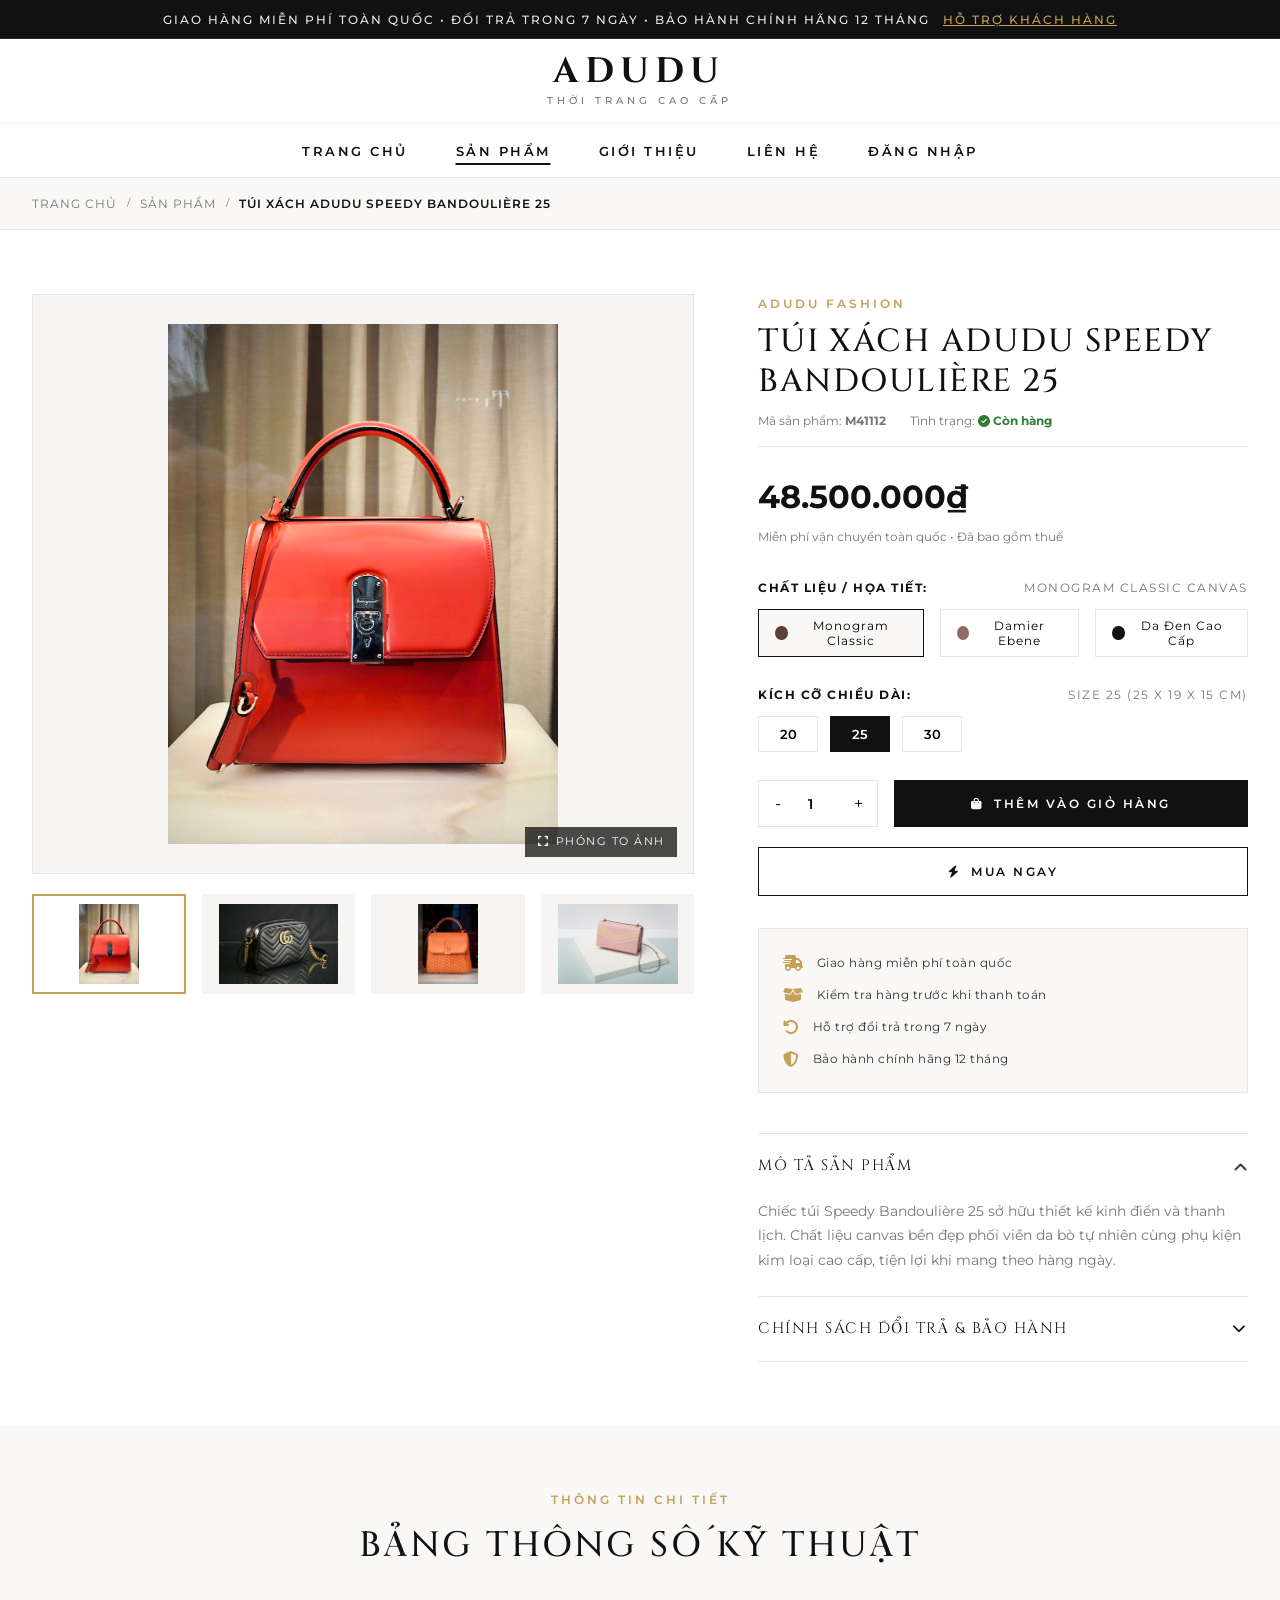
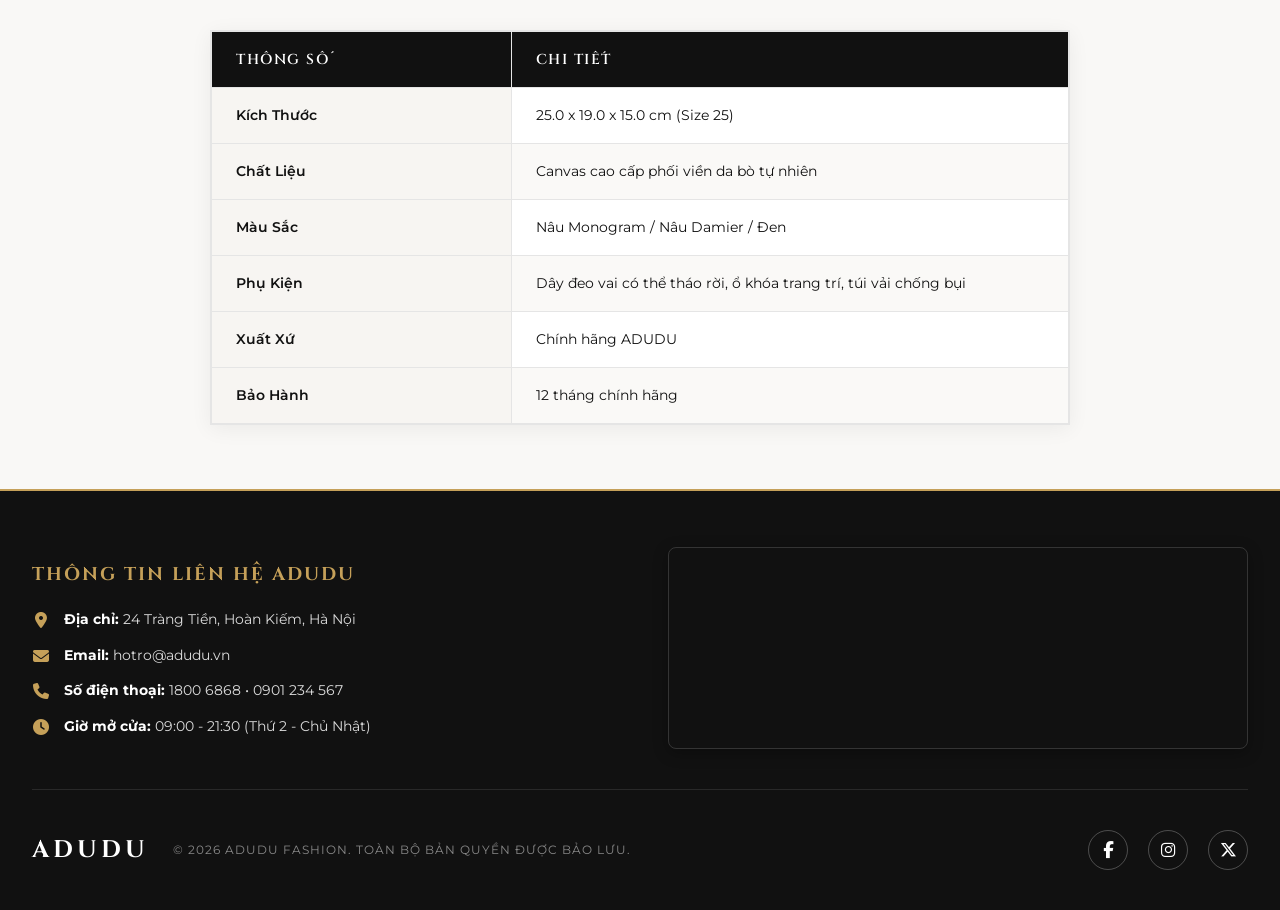
==== commit 86b6a704: "update asm" ====
--- a/chitiet.html
+++ b/chitiet.html
@@ -27,13 +27,8 @@
     <!-- 2. SITE HEADER (LOUIS VUITTON LAYOUT) -->
     <header class="site-header">
         <div class="container header-inner">
-            <!-- Left: Mobile Menu Drawer Toggle -->
-            <div class="header-left">
-                <button class="menu-toggle-btn" aria-label="Mở menu điều hướng">
-                    <i class="fa-solid fa-bars"></i>
-                    <span>Menu</span>
-                </button>
-            </div>
+            <!-- Left: Empty for layout balance -->
+            <div class="header-left"></div>
 
             <!-- Center: Brand Logo ADUDU -->
             <div class="header-brand">
@@ -58,26 +53,6 @@
             </div>
         </nav>
     </header>
-
-    <!-- MOBILE SIDE DRAWER -->
-    <div class="mobile-drawer-overlay">
-        <aside class="mobile-drawer">
-            <div class="mobile-drawer-header">
-                <span class="footer-logo" style="color: var(--lv-black);">ADUDU</span>
-                <button class="mobile-drawer-close" aria-label="Đóng menu" style="background:transparent; font-size: 1.5rem; cursor:pointer;">
-                    <i class="fa-solid fa-xmark"></i>
-                </button>
-            </div>
-            <!-- MENU 5 MỤC: TRANG CHỦ, SẢN PHẨM, GIỚI THIỆU, LIÊN HỆ, ĐĂNG NHẬP -->
-            <ul class="mobile-drawer-menu">
-                <li><a href="index.html">Trang Chủ</a></li>
-                <li><a href="sanpham.html" class="active">Sản Phẩm</a></li>
-                <li><a href="gioithieu.html">Giới Thiệu</a></li>
-                <li><a href="lienhe.html">Liên Hệ</a></li>
-                <li><a href="dangnhap.html">Đăng Nhập</a></li>
-            </ul>
-        </aside>
-    </div>
 
     <main>
         <!-- 3. BREADCRUMBS NAVIGATION -->
@@ -207,29 +182,27 @@
                             </div>
                         </div>
 
-                        <!-- Accordion Information Tabs -->
+                        <!-- Accordion Information Tabs (Pure HTML5 Details/Summary) -->
                         <div class="accordion-wrapper">
                             <!-- Tab 1 -->
-                            <div class="accordion-item open">
-                                <button class="accordion-trigger">
+                            <details class="accordion-item" open>
+                                <summary class="accordion-trigger">
                                     <span>Mô Tả Sản Phẩm</span>
-                                    <i class="fa-solid fa-chevron-down"></i>
-                                </button>
+                                </summary>
                                 <div class="accordion-panel">
                                     <p class="detail-desc-text">Chiếc túi Speedy Bandoulière 25 sở hữu thiết kế kinh điển và thanh lịch. Chất liệu canvas bền đẹp phối viền da bò tự nhiên cùng phụ kiện kim loại cao cấp, tiện lợi khi mang theo hàng ngày.</p>
                                 </div>
-                            </div>
+                            </details>
 
                             <!-- Tab 2 -->
-                            <div class="accordion-item">
-                                <button class="accordion-trigger">
+                            <details class="accordion-item">
+                                <summary class="accordion-trigger">
                                     <span>Chính Sách Đổi Trả &amp; Bảo Hành</span>
-                                    <i class="fa-solid fa-chevron-down"></i>
-                                </button>
+                                </summary>
                                 <div class="accordion-panel">
                                     <p>Hỗ trợ đổi hàng miễn phí trong vòng 7 ngày kể từ ngày nhận nếu sản phẩm bị lỗi hoặc không vừa ý. Bảo hành 12 tháng với các lỗi kỹ thuật về đường chỉ và khóa kéo.</p>
                                 </div>
-                            </div>
+                            </details>
                         </div>
                     </div>
                 </div>
@@ -351,43 +324,6 @@
             </div>
         </div>
     </footer>
-
-    <!-- CART SLIDE-OVER DRAWER -->
-    <div class="cart-drawer-overlay">
-        <aside class="cart-drawer">
-            <div class="cart-header">
-                <h3>Túi Mua Sắm Của Quý Khách</h3>
-                <button class="cart-close-btn" aria-label="Đóng giỏ hàng"><i class="fa-solid fa-xmark"></i></button>
-            </div>
-            <div class="cart-body">
-                <div class="cart-items-list">
-                    <!-- Populated by JavaScript -->
-                </div>
-            </div>
-            <div class="cart-footer">
-                <div class="cart-total-row">
-                    <span class="cart-total-label">Tổng Cộng (Đã Gồm VAT):</span>
-                    <span class="cart-total-amount">48.500.000₫</span>
-                </div>
-                <button class="btn-checkout">
-                    Tiến Hành Thanh Toán An Toàn <i class="fa-solid fa-lock"></i>
-                </button>
-            </div>
-        </aside>
-    </div>
-
-    <!-- PURE LIGHTBOX MODAL -->
-    <div class="lightbox-modal">
-        <span class="lightbox-close">&times;</span>
-        <div class="lightbox-content">
-            <img src="" alt="Hình ảnh sản phẩm ADUDU phóng to">
-            <div class="lightbox-caption"></div>
-        </div>
-    </div>
-
-    <!-- Scripts -->
-    <script src="js/main.js"></script>
-    <script src="js/chitiet.js"></script>
 </body>
 
 </html>
--- a/css/style.css
+++ b/css/style.css
@@ -1718,7 +1718,15 @@
 
 @media (max-width: 992px) {
     .header-navigation {
-        display: none; /* Controlled by mobile drawer on smaller screens */
+        display: block;
+        padding: 0.6rem 0;
+    }
+    .main-menu {
+        gap: 1.25rem;
+        flex-wrap: wrap;
+    }
+    .main-menu li a {
+        font-size: 0.75rem;
     }
     .campaign-grid {
         grid-template-columns: 1fr;
--- a/css/chitiet.css
+++ b/css/chitiet.css
@@ -374,7 +374,7 @@
     font-size: 1rem;
 }
 
-/* Accordion Details */
+/* Accordion Details (Pure HTML5 Details/Summary - No JS Needed) */
 .accordion-wrapper {
     border-top: 1px solid var(--lv-gray-light);
 }
@@ -397,29 +397,30 @@
     text-transform: uppercase;
     color: var(--lv-black);
     text-align: left;
-}
-
-.accordion-trigger i {
+    list-style: none;
+}
+
+.accordion-trigger::-webkit-details-marker {
+    display: none;
+}
+
+.accordion-trigger::after {
+    content: '\f078';
+    font-family: 'Font Awesome 6 Free';
+    font-weight: 900;
     font-size: 0.85rem;
     transition: transform 0.3s ease;
 }
 
-.accordion-item.open .accordion-trigger i {
+details[open] .accordion-trigger::after {
     transform: rotate(180deg);
 }
 
 .accordion-panel {
-    max-height: 0;
-    overflow: hidden;
-    transition: max-height 0.4s ease-out;
+    padding-bottom: 1.5rem;
     font-size: 0.85rem;
     color: var(--lv-gray-medium);
     line-height: 1.8;
-}
-
-.accordion-item.open .accordion-panel {
-    max-height: 500px;
-    padding-bottom: 1.5rem;
 }
 
 /* SPECIFICATION TABLE (BẢNG THÔNG SỐ TỐI GIẢN) */
